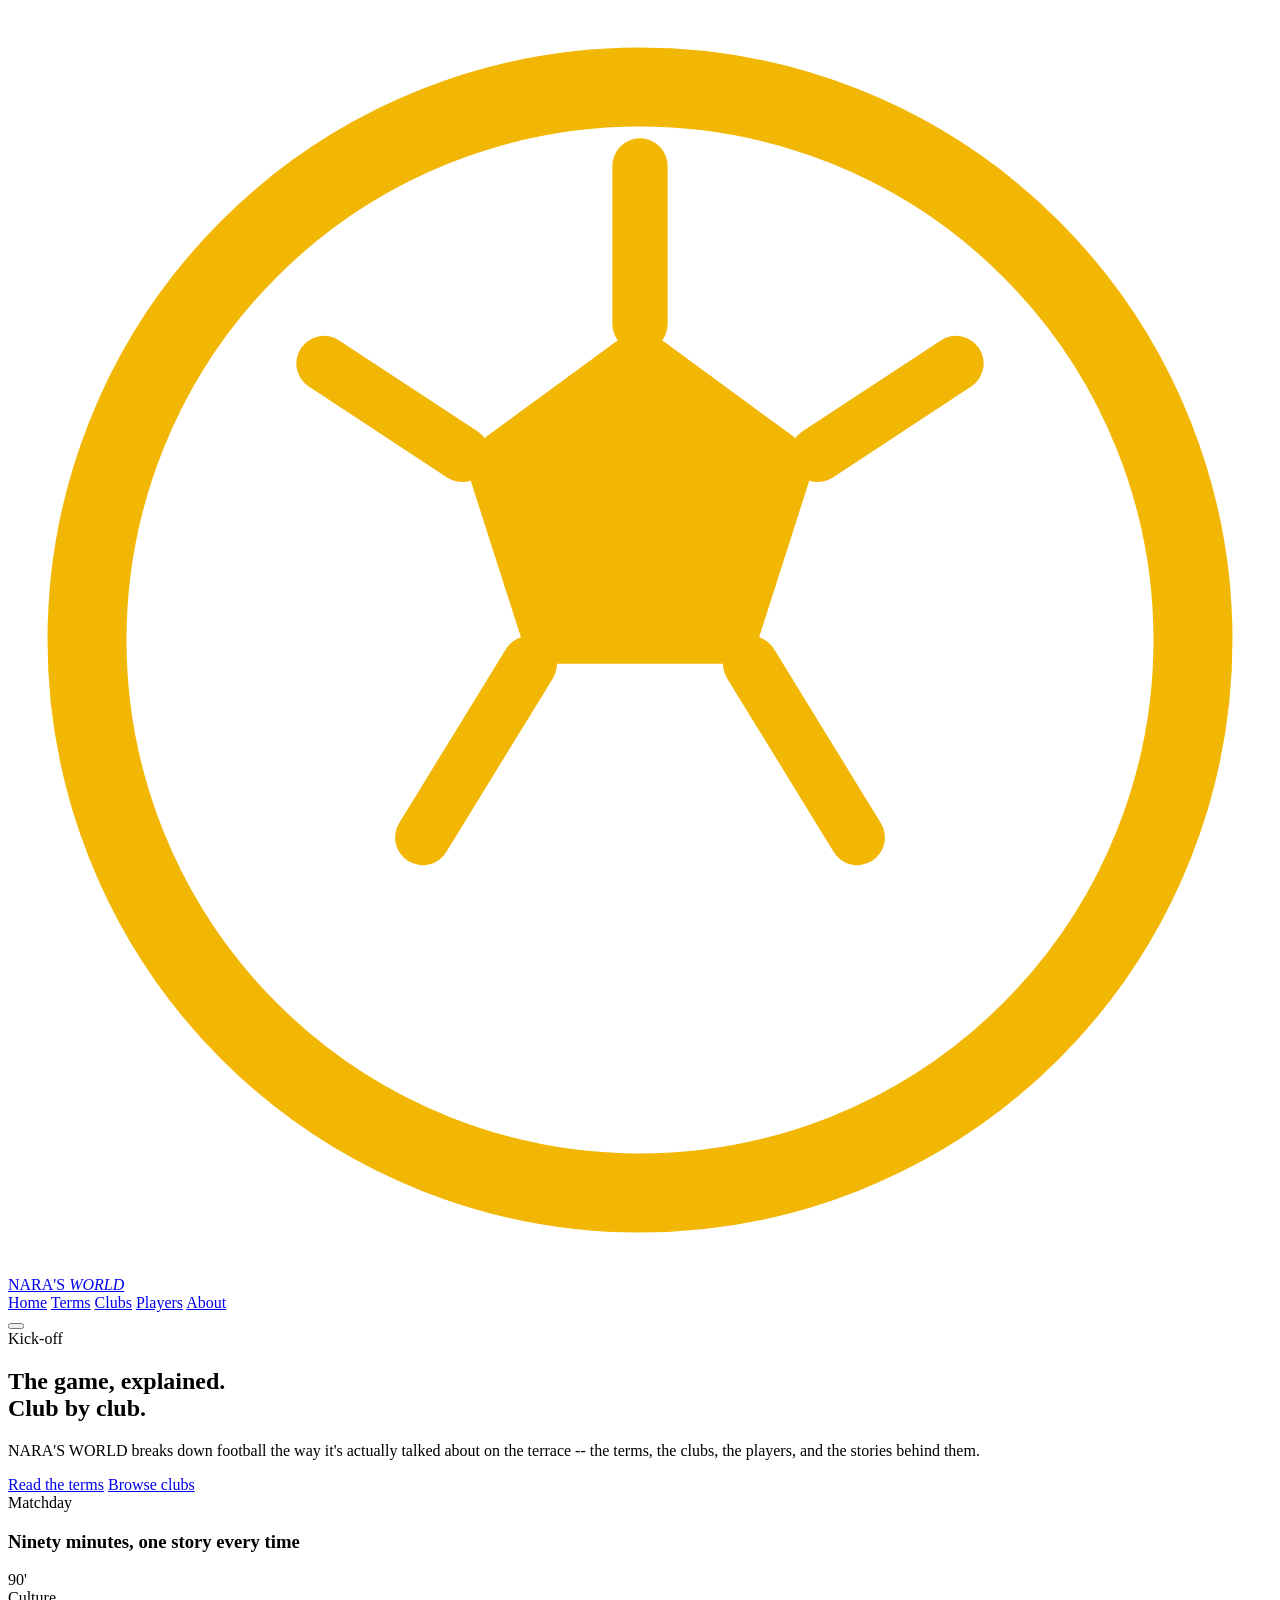
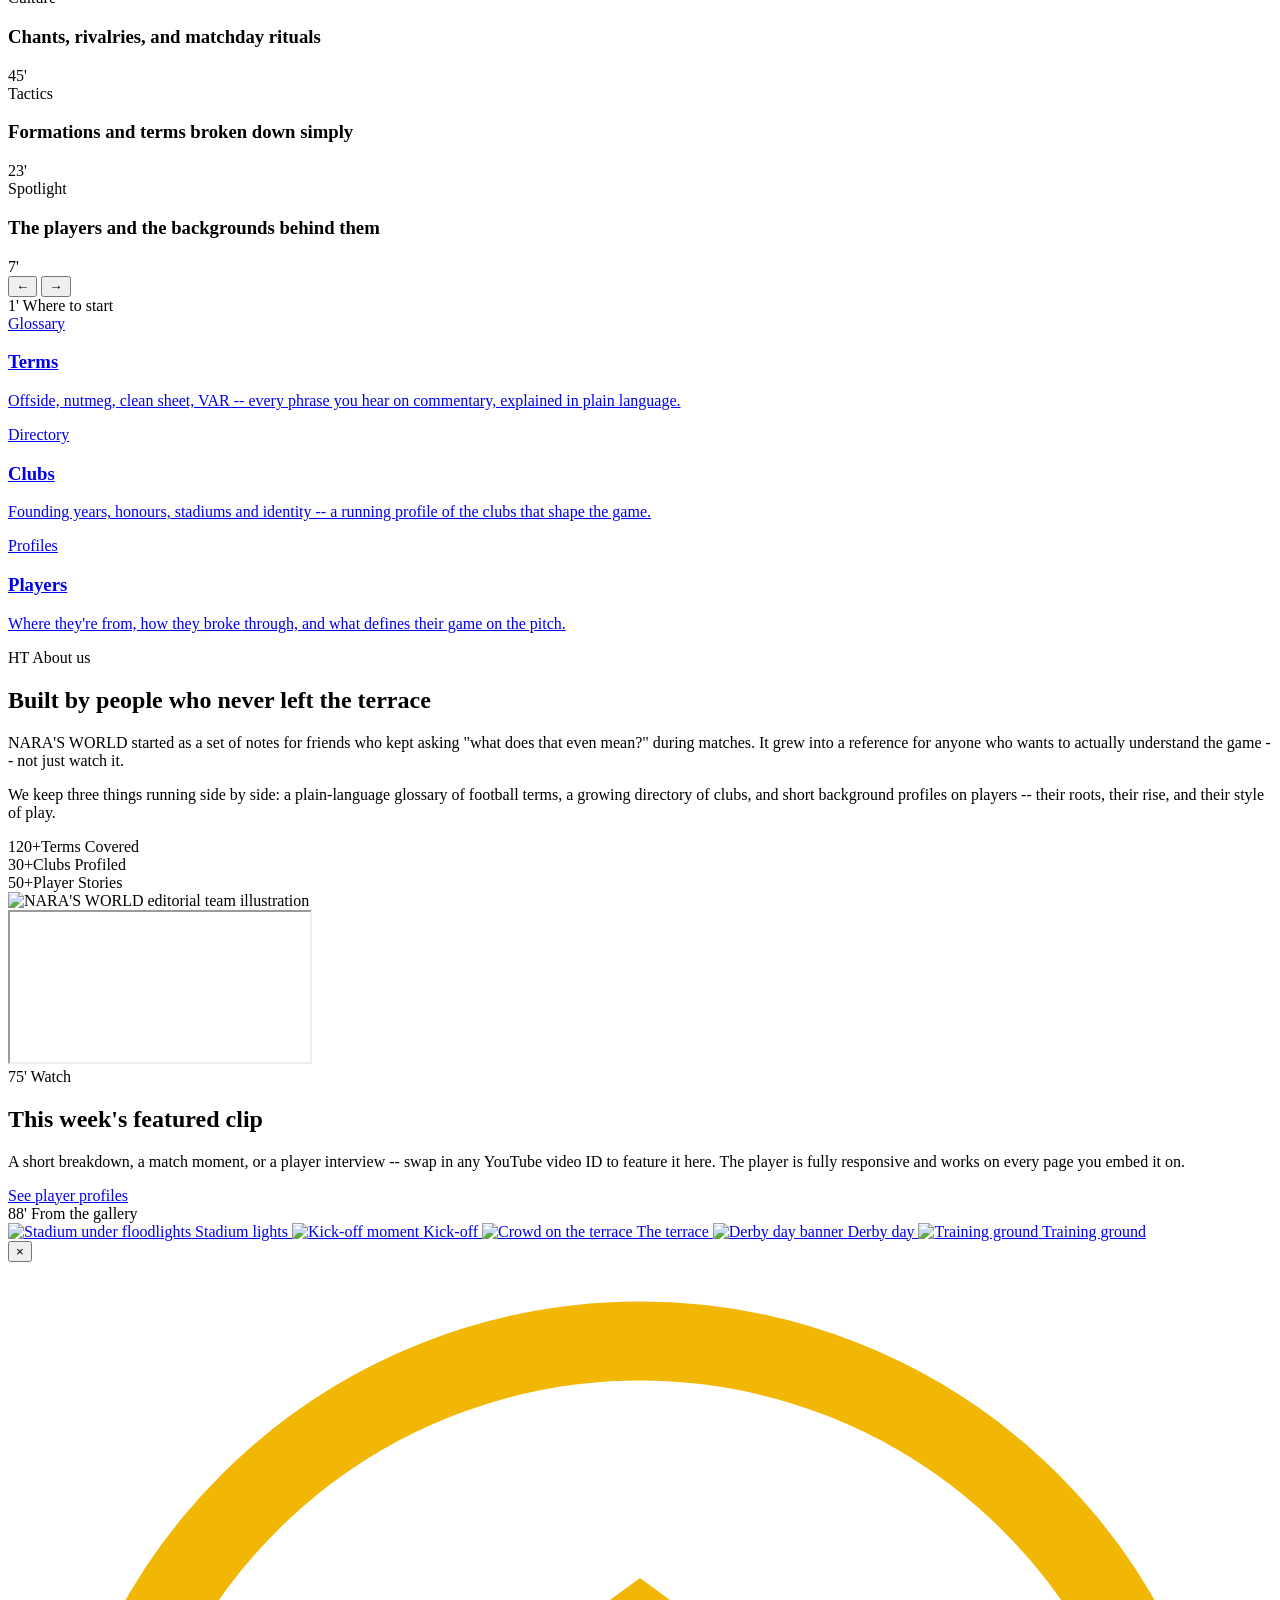
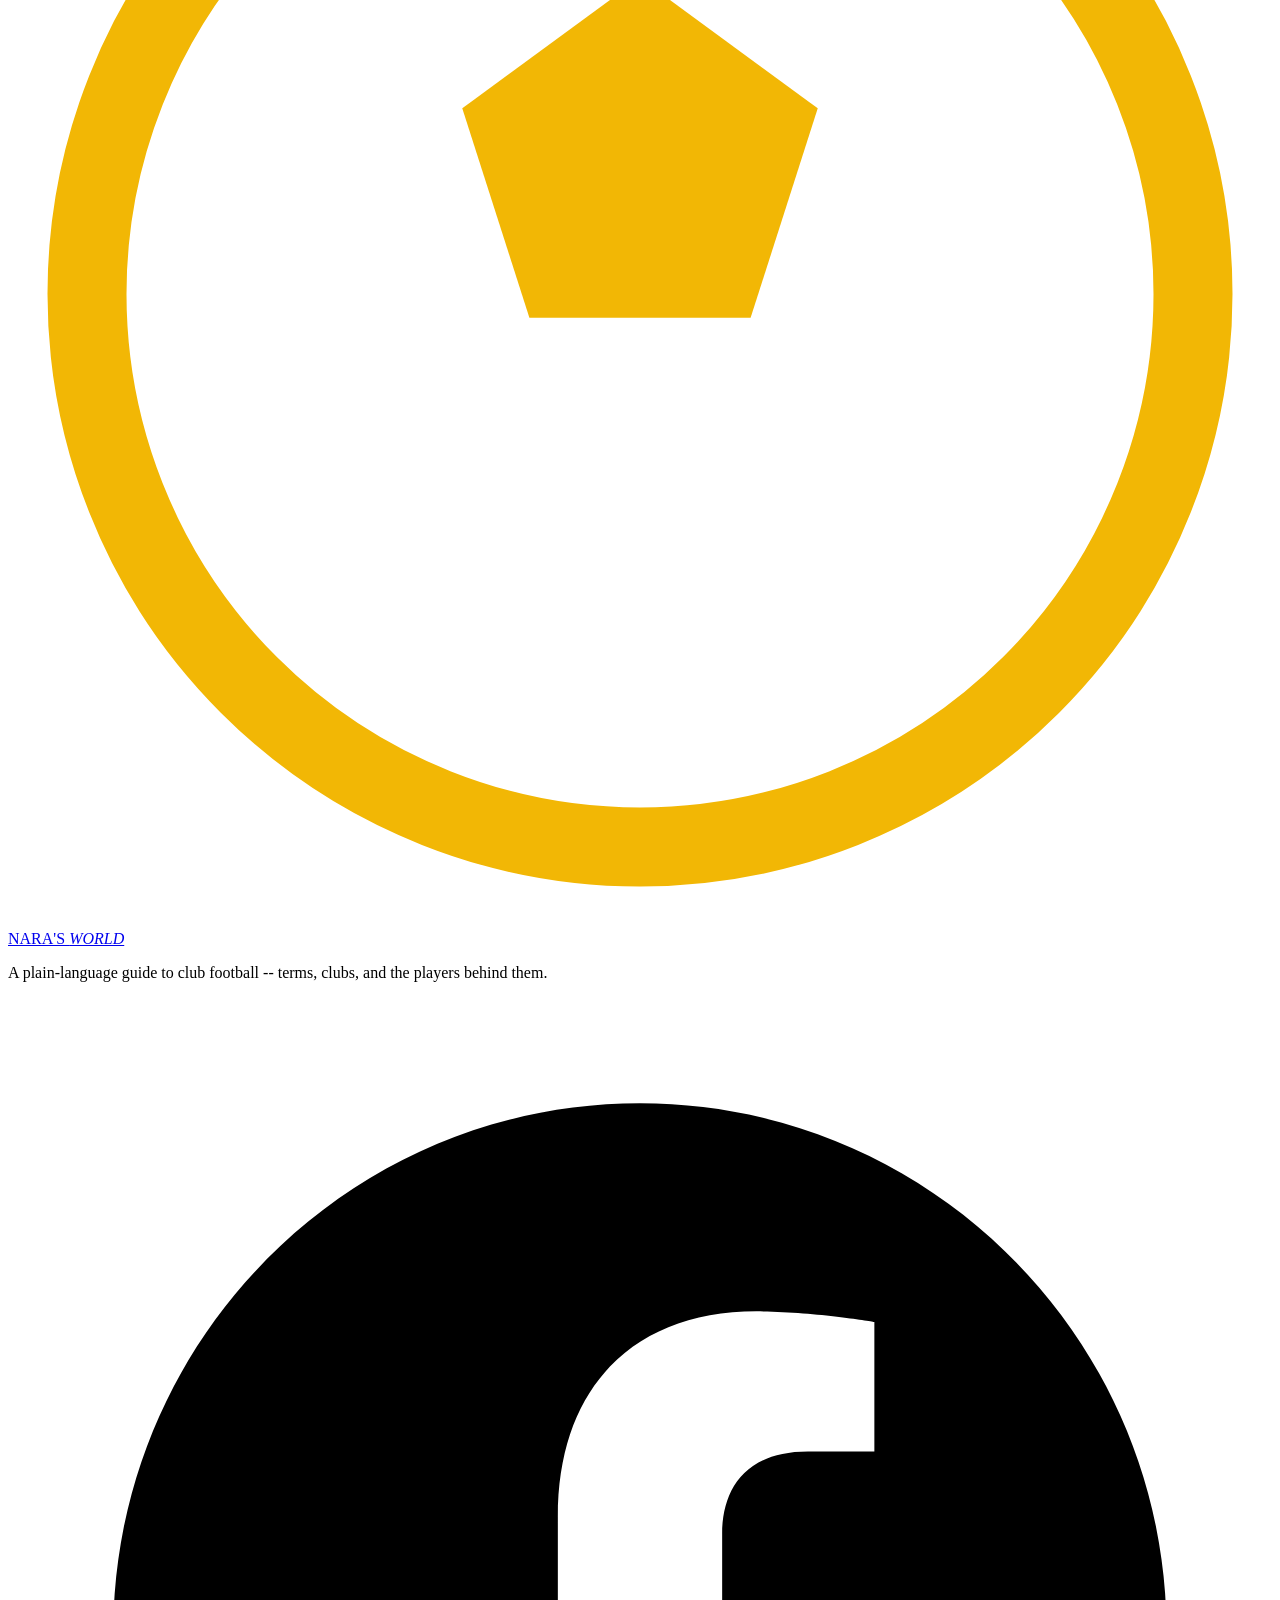
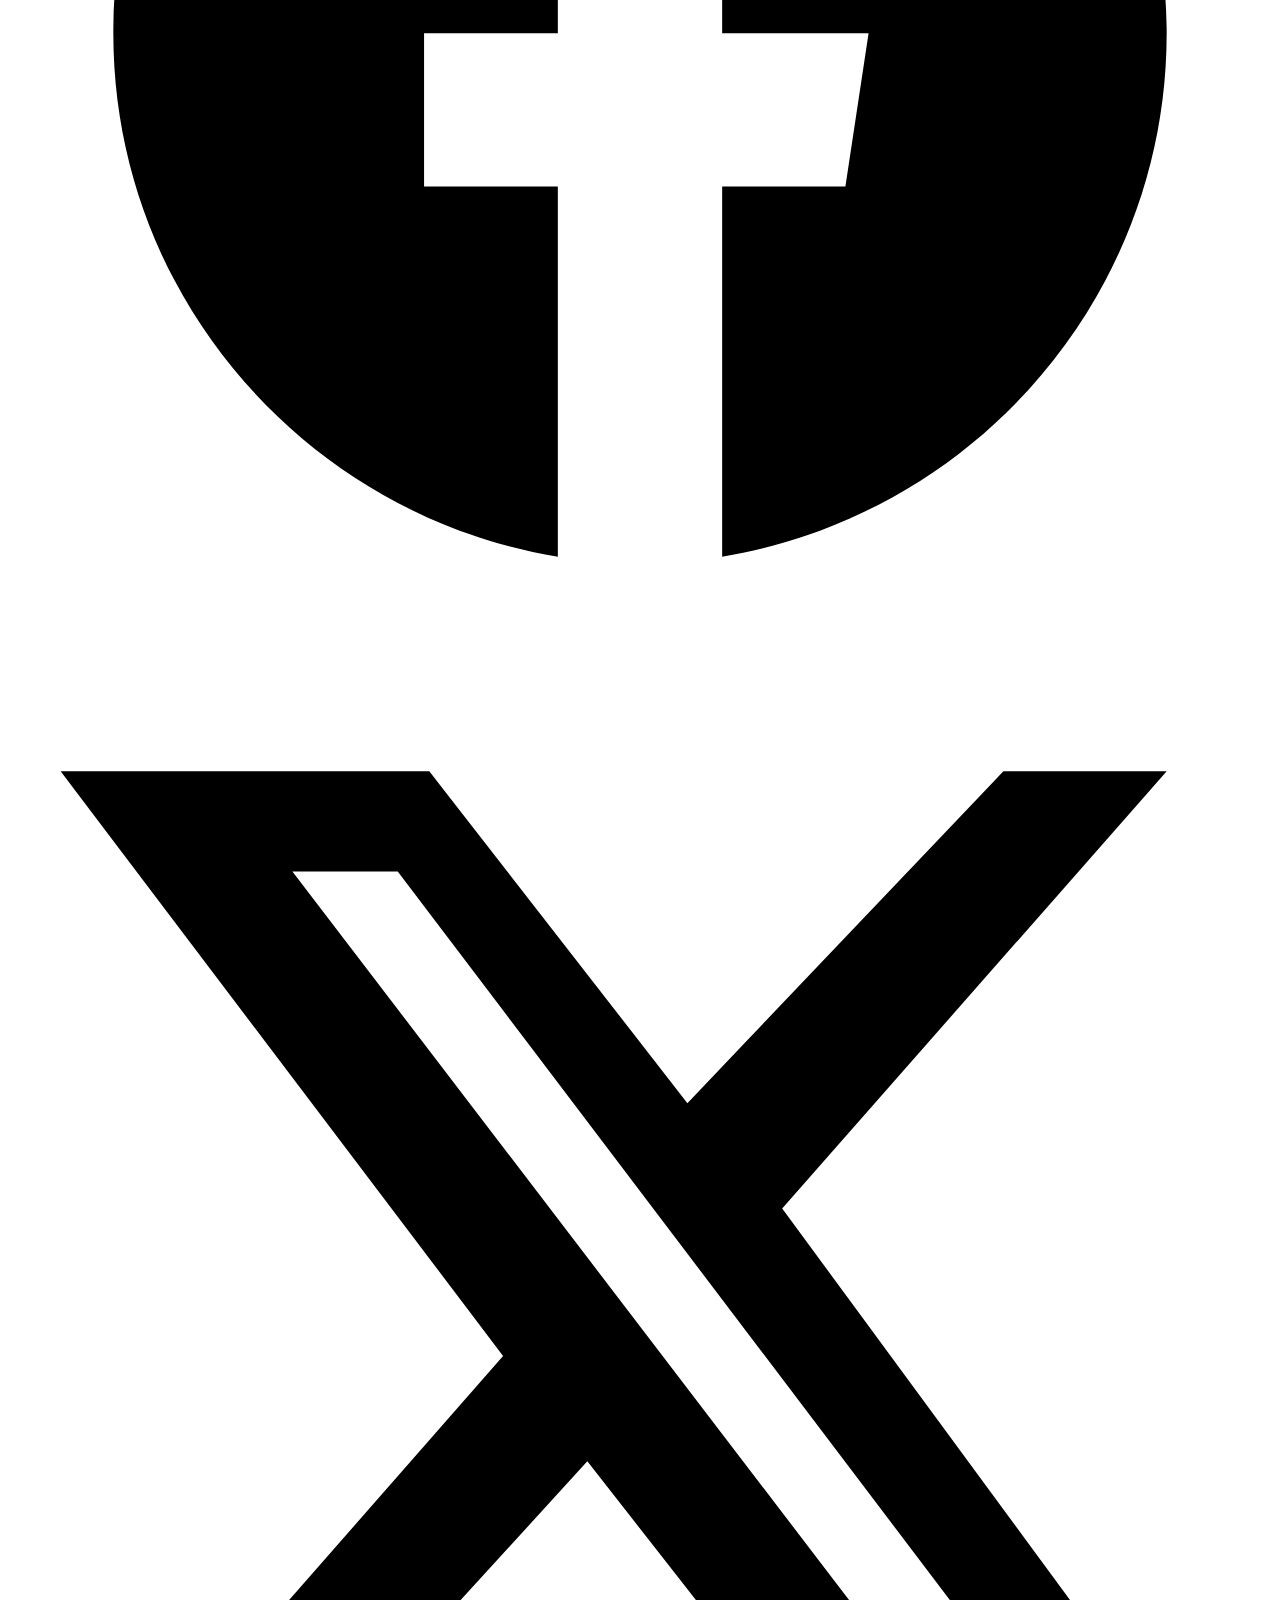
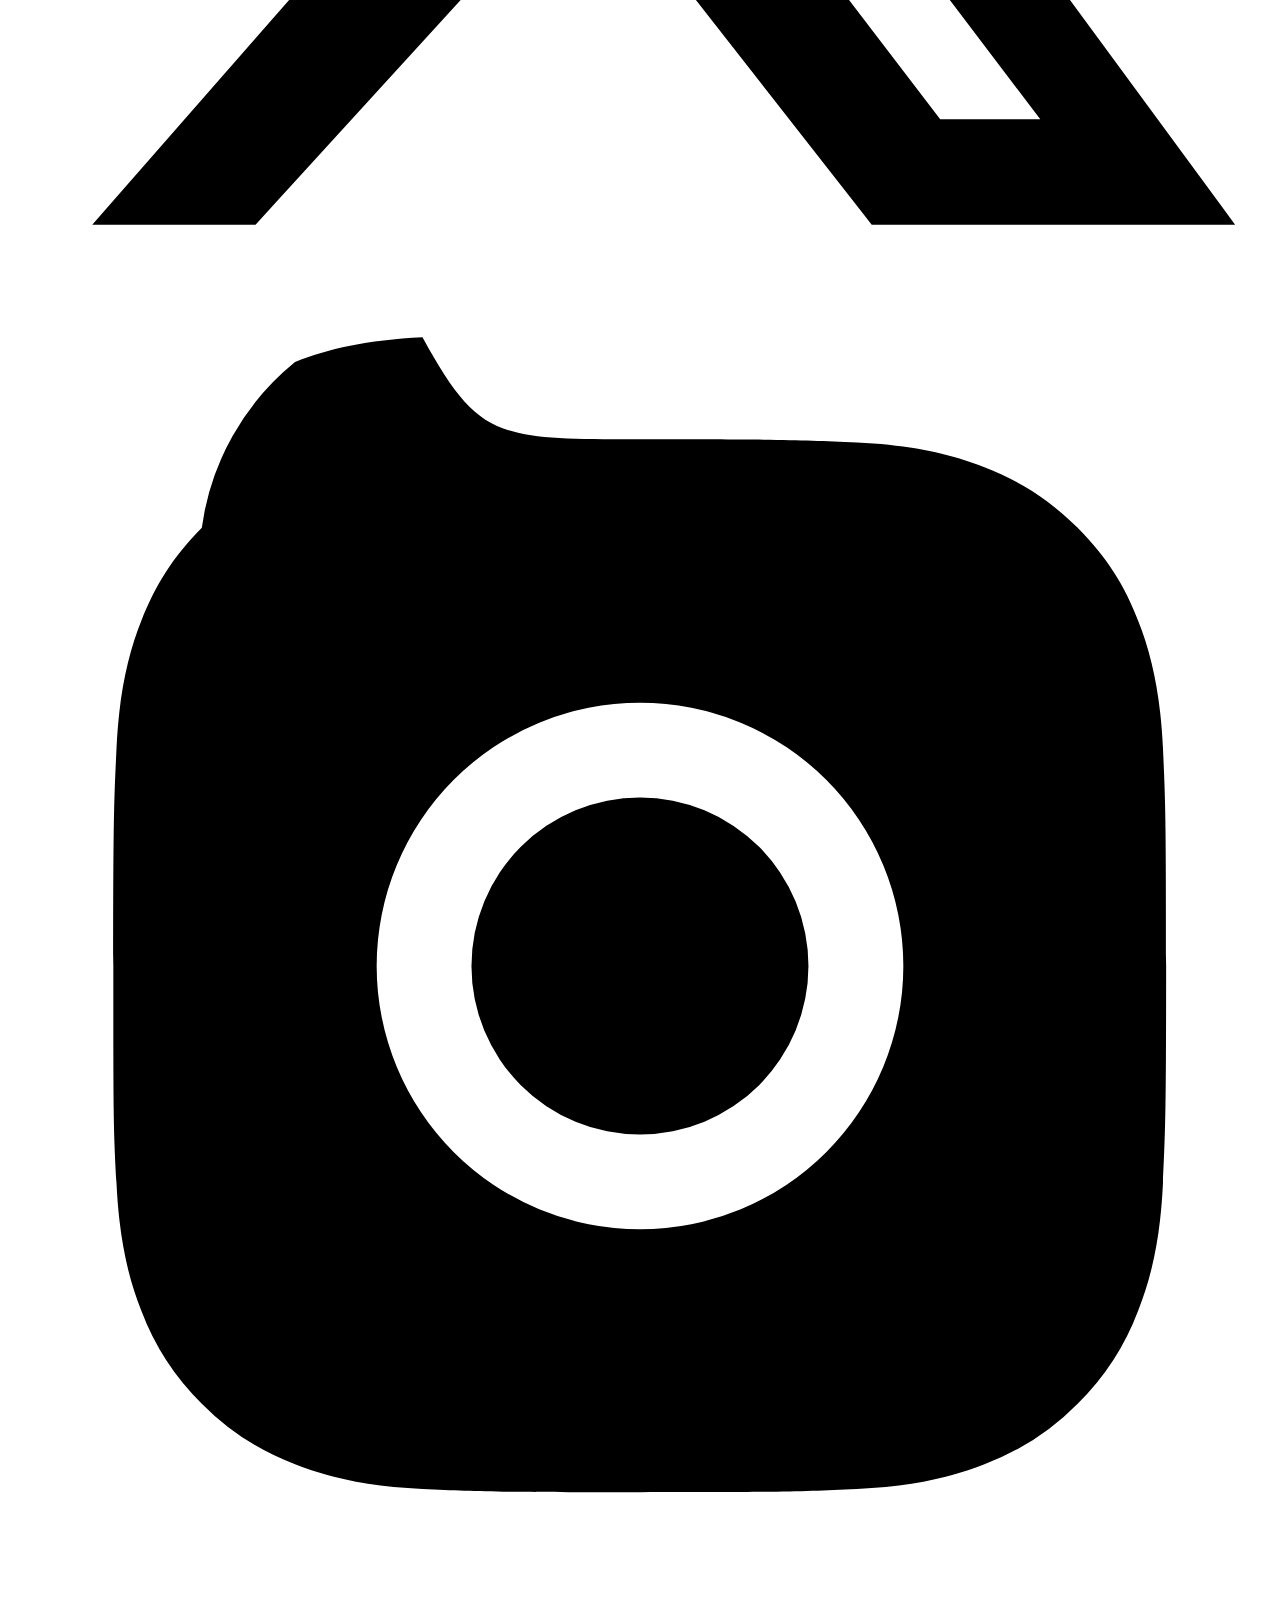
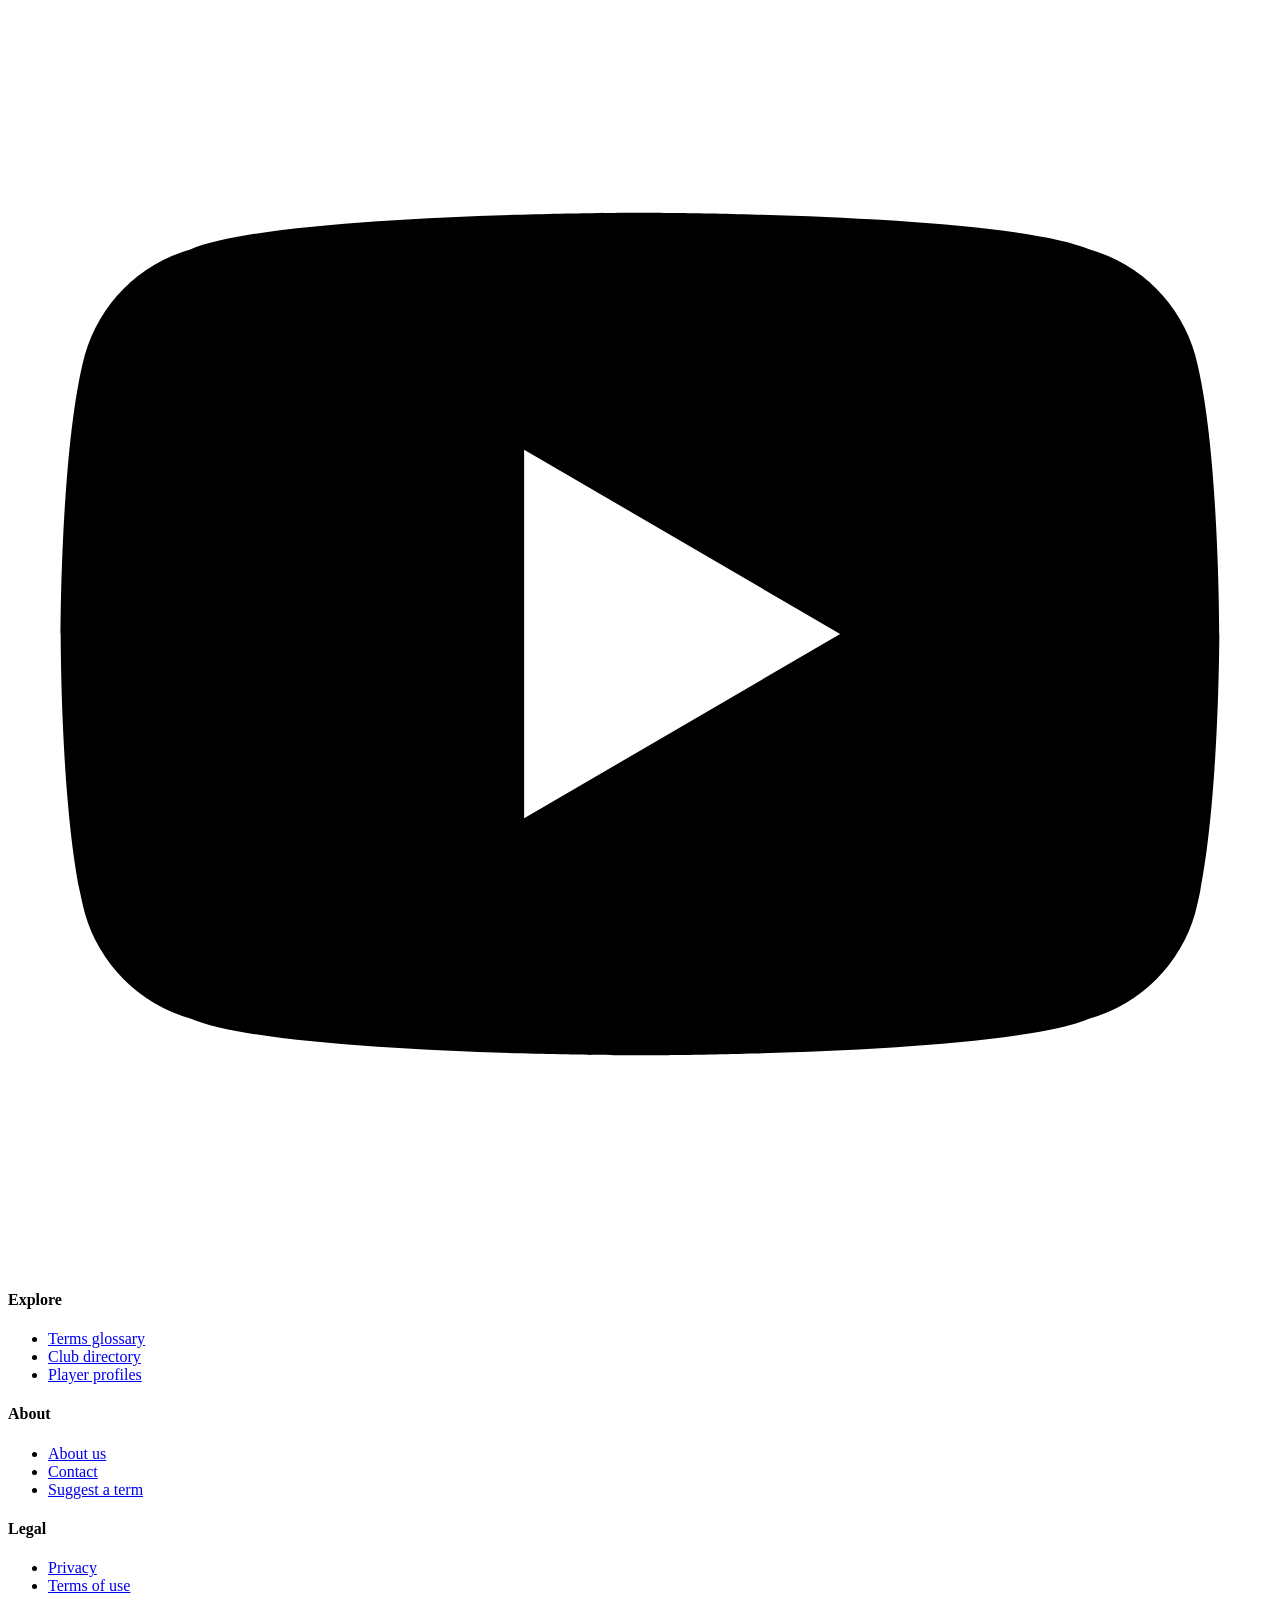
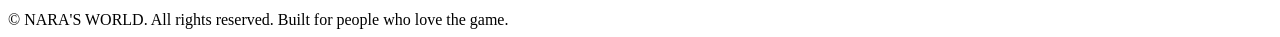
==== index.html @ 55b675ce "Add files via upload" ====
<!DOCTYPE html>
<html lang="en">
<head>
<meta charset="UTF-8">
<meta name="viewport" content="width=device-width, initial-scale=1.0">
<title>NARA'S WORLD -- Football, Explained</title>
<meta name="description" content="NARA'S WORLD: club football explained -- terms, clubs, and player backgrounds in one place.">
<link rel="stylesheet" href="css/style.css">
</head>
<body>

<header class="site-header">
  <div class="wrap">
    <a href="index.html" class="logo">
      <svg viewBox="0 0 32 32" fill="none" xmlns="http://www.w3.org/2000/svg">
        <circle cx="16" cy="16" r="14" stroke="#F2B705" stroke-width="2"/>
        <path d="M16 8L20.5 11.3L18.8 16.6H13.2L11.5 11.3L16 8Z" fill="#F2B705"/>
        <path d="M16 8V4M20.5 11.3L24 9M11.5 11.3L8 9M13.2 16.6L10.5 21M18.8 16.6L21.5 21" stroke="#F2B705" stroke-width="1.4" stroke-linecap="round"/>
      </svg>
      NARA'S <em>WORLD</em>
    </a>
    <nav class="nav-links">
      <a href="index.html" class="active">Home</a>
      <a href="terms.html">Terms</a>
      <a href="clubs.html">Clubs</a>
      <a href="players.html">Players</a>
      <a href="index.html#about">About</a>
    </nav>
    <button class="nav-toggle" aria-label="Toggle menu" aria-expanded="false">
      <span></span><span></span><span></span>
    </button>
  </div>
</header>

<!-- ================= HERO ================= -->
<section class="hero">
  <div class="floodlight-sweep"></div>
  <div class="wrap hero-content">
    <span class="eyebrow">Kick-off</span>
    <h1>The game, <span>explained.</span><br>Club by club.</h1>
    <p class="lede">NARA'S WORLD breaks down football the way it's actually talked about on the terrace -- the terms, the clubs, the players, and the stories behind them.</p>
    <div class="hero-cta">
      <a href="terms.html" class="btn">Read the terms</a>
      <a href="clubs.html" class="btn ghost">Browse clubs</a>
    </div>
  </div>

  <!-- Matchday slider -->
  <div class="slider">
    <div class="wrap">
      <div class="slides">
        <div class="slide active" style="background-image:url('https://placehold.co/1200x700/0b3d2e/f4f2ea?text=Matchday');">
          <div class="slide-caption">
            <div>
              <span class="tag">Matchday</span>
              <h3>Ninety minutes, one story every time</h3>
            </div>
            <span class="minute">90'</span>
          </div>
        </div>
        <div class="slide" style="background-image:url('https://placehold.co/1200x700/145c3e/f4f2ea?text=The+Terrace');">
          <div class="slide-caption">
            <div>
              <span class="tag">Culture</span>
              <h3>Chants, rivalries, and matchday rituals</h3>
            </div>
            <span class="minute">45'</span>
          </div>
        </div>
        <div class="slide" style="background-image:url('https://placehold.co/1200x700/1f6f4a/f4f2ea?text=Tactics+Board');">
          <div class="slide-caption">
            <div>
              <span class="tag">Tactics</span>
              <h3>Formations and terms broken down simply</h3>
            </div>
            <span class="minute">23'</span>
          </div>
        </div>
        <div class="slide" style="background-image:url('https://placehold.co/1200x700/10151a/f2b705?text=Player+Focus');">
          <div class="slide-caption">
            <div>
              <span class="tag">Spotlight</span>
              <h3>The players and the backgrounds behind them</h3>
            </div>
            <span class="minute">7'</span>
          </div>
        </div>
      </div>
      <div class="slider-controls">
        <button class="slider-btn" data-slide="prev" aria-label="Previous slide">&#8592;</button>
        <button class="slider-btn" data-slide="next" aria-label="Next slide">&#8594;</button>
        <div class="slider-dots"></div>
      </div>
    </div>
  </div>
</section>

<!-- ================= QUICK NAV ================= -->
<section class="section on-pitch">
  <div class="wrap">
    <div class="scoreline"><span class="clock">1'</span> Where to start</div>
    <div class="quick-grid">
      <a href="terms.html" class="quick-card reveal">
        <span class="idx">Glossary</span>
        <h3>Terms</h3>
        <p>Offside, nutmeg, clean sheet, VAR -- every phrase you hear on commentary, explained in plain language.</p>
      </a>
      <a href="clubs.html" class="quick-card reveal">
        <span class="idx">Directory</span>
        <h3>Clubs</h3>
        <p>Founding years, honours, stadiums and identity -- a running profile of the clubs that shape the game.</p>
      </a>
      <a href="players.html" class="quick-card reveal">
        <span class="idx">Profiles</span>
        <h3>Players</h3>
        <p>Where they're from, how they broke through, and what defines their game on the pitch.</p>
      </a>
    </div>
  </div>
</section>

<!-- ================= ABOUT US ================= -->
<section class="section on-chalk" id="about">
  <div class="wrap">
    <div class="split">
      <div class="reveal">
        <div class="scoreline"><span class="clock">HT</span> About us</div>
        <h2>Built by people who never left the terrace</h2>
        <p>NARA'S WORLD started as a set of notes for friends who kept asking "what does that even mean?" during matches. It grew into a reference for anyone who wants to actually understand the game -- not just watch it.</p>
        <p>We keep three things running side by side: a plain-language glossary of football terms, a growing directory of clubs, and short background profiles on players -- their roots, their rise, and their style of play.</p>
        <div class="stat-row">
          <div class="stat"><span class="n">120+</span><span class="l">Terms Covered</span></div>
          <div class="stat"><span class="n">30+</span><span class="l">Clubs Profiled</span></div>
          <div class="stat"><span class="n">50+</span><span class="l">Player Stories</span></div>
        </div>
      </div>
      <div class="about-media reveal">
        <img src="https://placehold.co/800x900/0b3d2e/f4f2ea?text=Nara%27s+World" alt="NARA'S WORLD editorial team illustration">
      </div>
    </div>
  </div>
</section>

<!-- ================= VIDEO ================= -->
<section class="section on-mid">
  <div class="wrap">
    <div class="video-block">
      <div class="video-frame reveal">
        <!-- Replace VIDEO_ID below with any YouTube video ID you want to feature -->
        <iframe src="https://www.youtube.com/embed/VIDEO_ID" title="NARA'S WORLD featured video" allow="accelerometer; autoplay; clipboard-write; encrypted-media; gyroscope; picture-in-picture" allowfullscreen></iframe>
      </div>
      <div class="video-copy reveal">
        <div class="scoreline"><span class="clock">75'</span> Watch</div>
        <h2>This week's featured clip</h2>
        <p>A short breakdown, a match moment, or a player interview -- swap in any YouTube video ID to feature it here. The player is fully responsive and works on every page you embed it on.</p>
        <a href="players.html" class="btn ghost">See player profiles</a>
      </div>
    </div>
  </div>
</section>

<!-- ================= PICTURES PREVIEW ================= -->
<section class="section on-pitch">
  <div class="wrap">
    <div class="scoreline"><span class="clock">88'</span> From the gallery</div>
    <div class="gallery">
      <a href="https://placehold.co/1000x1000/0b3d2e/f4f2ea?text=Stadium" class="big">
        <img src="/assets/stadium.jpg" alt="Stadium under floodlights">
        <span class="gallery-caption">Stadium lights</span>
      </a>
      <a href="https://placehold.co/700x700/145c3e/f4f2ea?text=Kickoff">
        <img src="/assets/kick off.jpg" alt="Kick-off moment">
        <span class="gallery-caption">Kick-off</span>
      </a>
      <a href="https://placehold.co/700x700/1f6f4a/f4f2ea?text=Crowd">
        <img src="/assets/crowd.jpg" alt="Crowd on the terrace">
        <span class="gallery-caption">The terrace</span>
      </a>
      <a href="https://placehold.co/700x700/c1272d/f4f2ea?text=Derby+Day">
        <img src="/assets/derby day.jpg" alt="Derby day banner">
        <span class="gallery-caption">Derby day</span>
      </a>
      <a href="https://placehold.co/700x700/10151a/f2b705?text=Training">
        <img src="/assets/traing ground.jpg" alt="Training ground">
        <span class="gallery-caption">Training ground</span>
      </a>
    </div>
  </div>
</section>

<div class="lightbox">
  <button class="lightbox-close" aria-label="Close image">&times;</button>
  <img src="" alt="">
</div>

<!-- ================= FOOTER ================= -->
<footer class="site-footer">
  <div class="wrap">
    <div class="footer-top">
      <div class="footer-brand">
        <a href="index.html" class="logo">
          <svg viewBox="0 0 32 32" fill="none" xmlns="http://www.w3.org/2000/svg">
            <circle cx="16" cy="16" r="14" stroke="#F2B705" stroke-width="2"/>
            <path d="M16 8L20.5 11.3L18.8 16.6H13.2L11.5 11.3L16 8Z" fill="#F2B705"/>
          </svg>
          NARA'S <em>WORLD</em>
        </a>
        <p>A plain-language guide to club football -- terms, clubs, and the players behind them.</p>
        <div class="social-row">
          <a href="#" aria-label="Facebook"><svg viewBox="0 0 24 24"><path d="M22 12.06C22 6.5 17.52 2 12 2S2 6.5 2 12.06c0 5 3.66 9.15 8.44 9.94v-7.03H7.9v-2.91h2.54V9.85c0-2.51 1.49-3.9 3.77-3.9 1.09 0 2.24.2 2.24.2v2.46h-1.26c-1.24 0-1.63.77-1.63 1.56v1.89h2.78l-.44 2.91h-2.34V22c4.78-.79 8.44-4.94 8.44-9.94Z"/></svg></a>
          <a href="#" aria-label="X (Twitter)"><svg viewBox="0 0 24 24"><path d="M18.9 2H22l-7.3 8.3L23.3 22h-6.9l-5.4-6.9L4.7 22H1.6l7.8-8.9L1 2h7l4.9 6.3L18.9 2Zm-1.2 18h1.9L7.4 3.9H5.4L17.7 20Z"/></svg></a>
          <a href="#" aria-label="Instagram"><svg viewBox="0 0 24 24"><path d="M12 2c2.7 0 3.06.01 4.12.06 1.06.05 1.79.22 2.42.47.66.26 1.22.6 1.77 1.15.55.55.9 1.11 1.15 1.77.25.63.42 1.36.47 2.42.05 1.06.06 1.42.06 4.13s-.01 3.06-.06 4.12c-.05 1.06-.22 1.79-.47 2.42a4.9 4.9 0 0 1-1.15 1.77 4.9 4.9 0 0 1-1.77 1.15c-.63.25-1.36.42-2.42.47-1.06.05-1.42.06-4.12.06s-3.06-.01-4.13-.06c-1.06-.05-1.79-.22-2.42-.47a4.9 4.9 0 0 1-1.77-1.15 4.9 4.9 0 0 1-1.15-1.77c-.25-.63-.42-1.36-.47-2.42C2 15.06 2 14.7 2 12s.01-3.06.06-4.13c.05-1.06.22-1.79.47-2.42.26-.66.6-1.22 1.15-1.77A4.9 4.9 0 0 1 5.45.53c.63-.25 1.36-.42 2.42-.47C8.94 2.01 9.3 2 12 2Zm0 5a5 5 0 1 0 0 10 5 5 0 0 0 0-10Zm0 8.2a3.2 3.2 0 1 1 0-6.4 3.2 3.2 0 0 1 0 6.4Zm5.2-8.4a1.17 1.17 0 1 1-2.34 0 1.17 1.17 0 0 1 2.34 0Z"/></svg></a>
          <a href="#" aria-label="YouTube"><svg viewBox="0 0 24 24"><path d="M23 12s0-3.6-.46-5.3a2.9 2.9 0 0 0-2-2C18.9 4 12 4 12 4s-6.9 0-8.54.7a2.9 2.9 0 0 0-2 2C1 8.4 1 12 1 12s0 3.6.46 5.3a2.9 2.9 0 0 0 2 2C5.1 20 12 20 12 20s6.9 0 8.54-.7a2.9 2.9 0 0 0 2-2C23 15.6 23 12 23 12ZM9.8 15.5v-7l6 3.5-6 3.5Z"/></svg></a>
        </div>
      </div>
      <div class="footer-col">
        <h4>Explore</h4>
        <ul>
          <li><a href="terms.html">Terms glossary</a></li>
          <li><a href="clubs.html">Club directory</a></li>
          <li><a href="players.html">Player profiles</a></li>
        </ul>
      </div>
      <div class="footer-col">
        <h4>About</h4>
        <ul>
          <li><a href="index.html#about">About us</a></li>
          <li><a href="#">Contact</a></li>
          <li><a href="#">Suggest a term</a></li>
        </ul>
      </div>
      <div class="footer-col">
        <h4>Legal</h4>
        <ul>
          <li><a href="#">Privacy</a></li>
          <li><a href="#">Terms of use</a></li>
        </ul>
      </div>
    </div>
    <div class="footer-bottom">
      <span>&copy; <span data-year></span> NARA'S WORLD. All rights reserved.</span>
      <span>Built for people who love the game.</span>
    </div>
  </div>
</footer>

<script src="js/script.js"></script>
</body>
</html>
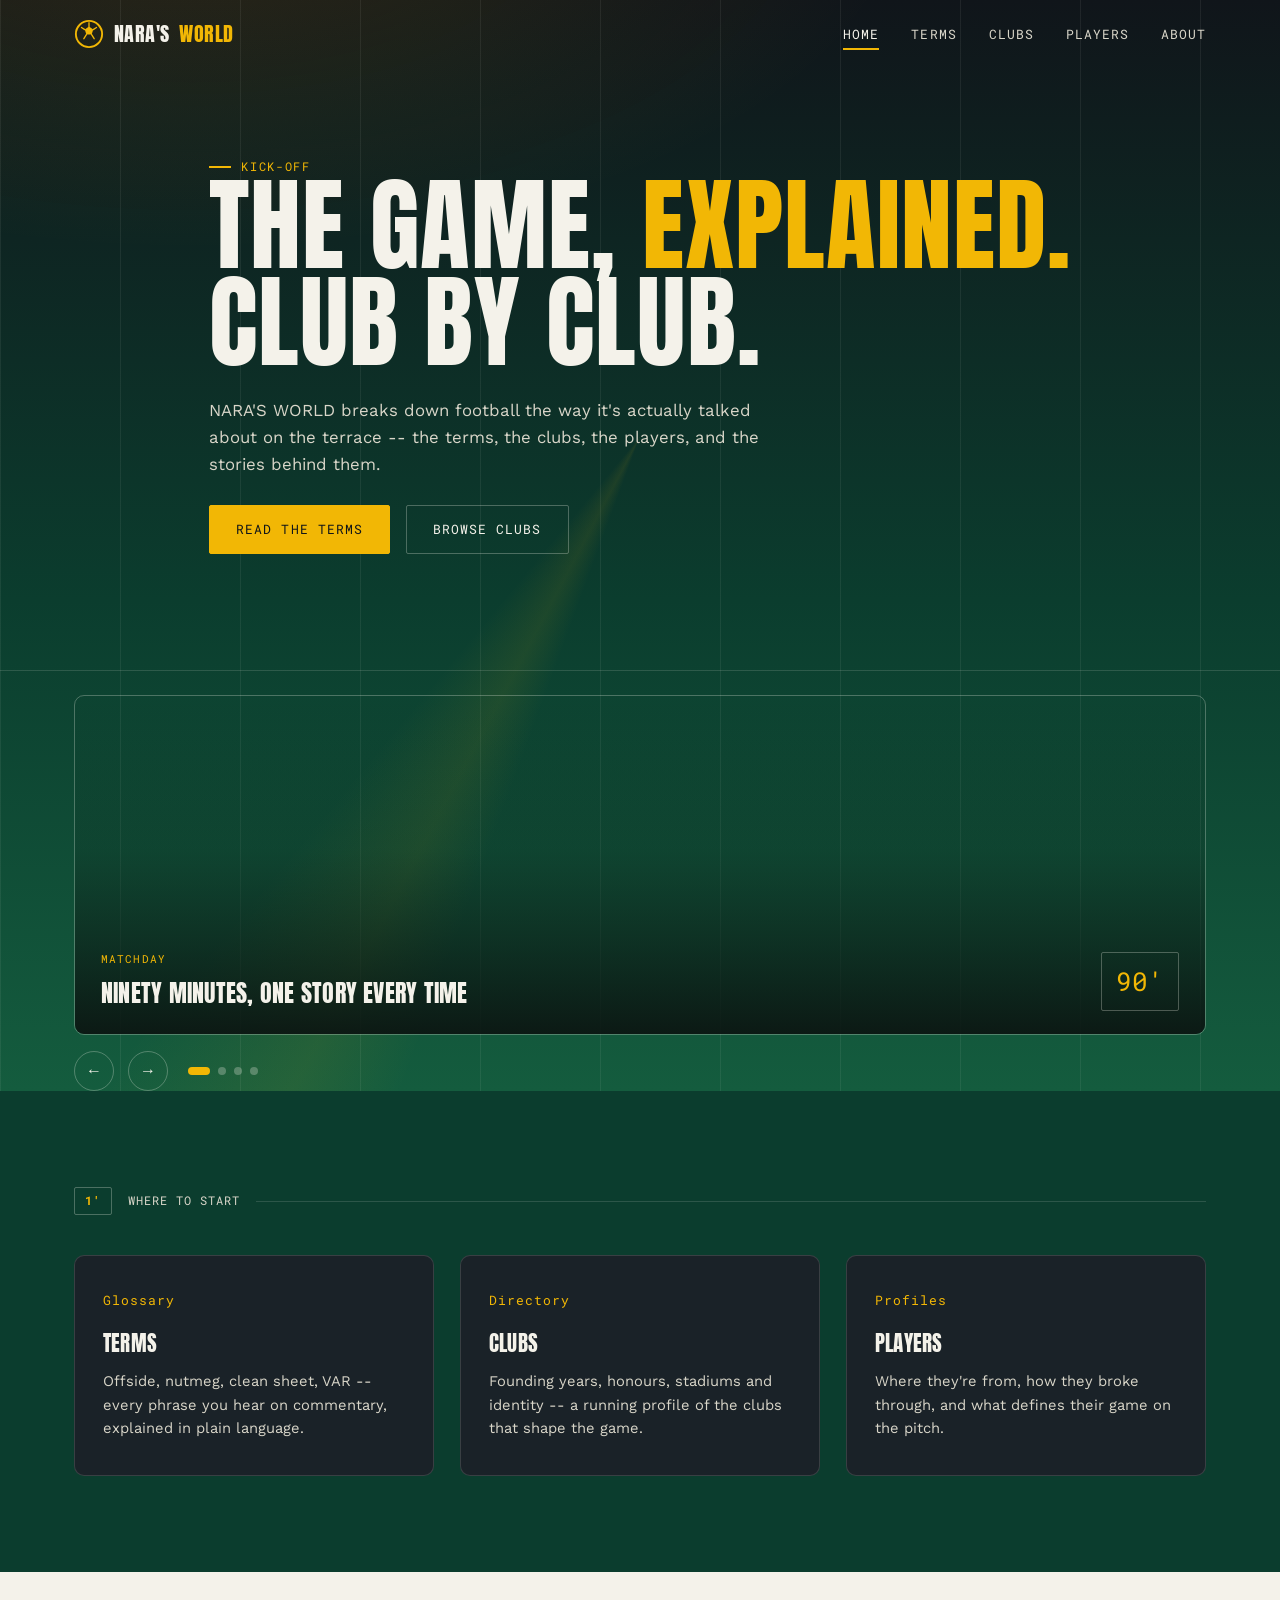
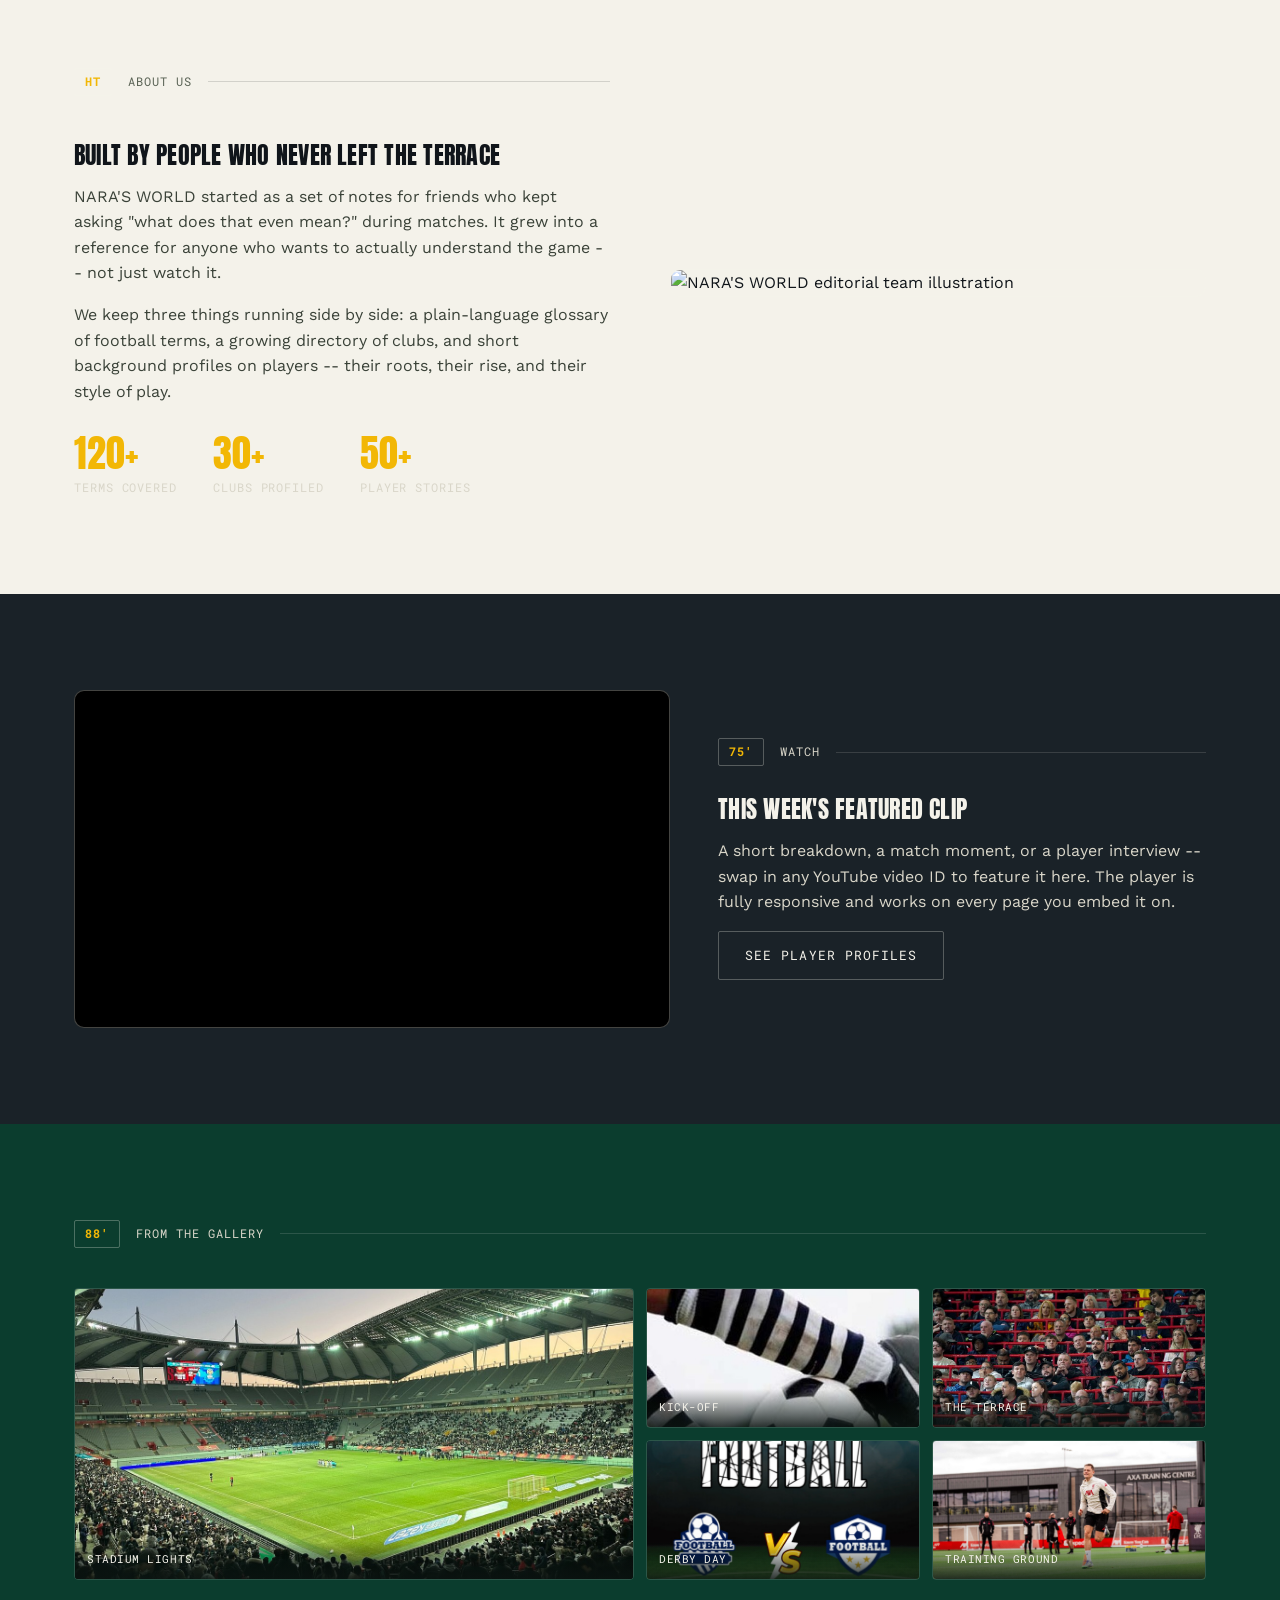
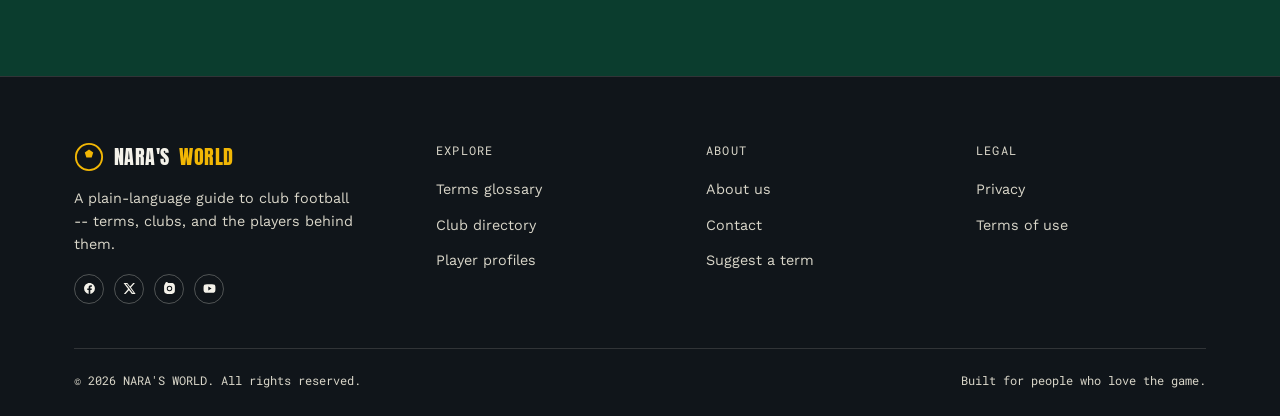
==== commit 5fd96ef2: "Add files via upload" ====
--- a/index.html
+++ b/index.html
@@ -165,23 +165,23 @@
     <div class="scoreline"><span class="clock">88'</span> From the gallery</div>
     <div class="gallery">
       <a href="https://placehold.co/1000x1000/0b3d2e/f4f2ea?text=Stadium" class="big">
-        <img src="/assets/stadium.jpg" alt="Stadium under floodlights">
+        <img src="./assets/stadium.jpg" alt="Stadium under floodlights">
         <span class="gallery-caption">Stadium lights</span>
       </a>
       <a href="https://placehold.co/700x700/145c3e/f4f2ea?text=Kickoff">
-        <img src="/assets/kick off.jpg" alt="Kick-off moment">
+        <img src="./assets/kick off.jpg" alt="Kick-off moment">
         <span class="gallery-caption">Kick-off</span>
       </a>
       <a href="https://placehold.co/700x700/1f6f4a/f4f2ea?text=Crowd">
-        <img src="/assets/crowd.jpg" alt="Crowd on the terrace">
+        <img src="./assets/crowd.jpg" alt="Crowd on the terrace">
         <span class="gallery-caption">The terrace</span>
       </a>
       <a href="https://placehold.co/700x700/c1272d/f4f2ea?text=Derby+Day">
-        <img src="/assets/derby day.jpg" alt="Derby day banner">
+        <img src="./assets/derby day.jpg" alt="Derby day banner">
         <span class="gallery-caption">Derby day</span>
       </a>
       <a href="https://placehold.co/700x700/10151a/f2b705?text=Training">
-        <img src="/assets/traing ground.jpg" alt="Training ground">
+        <img src="./assets/traing ground.jpg" alt="Training ground">
         <span class="gallery-caption">Training ground</span>
       </a>
     </div>
--- a/css/style.css
+++ b/css/style.css
@@ -0,0 +1,754 @@
+/* =========================================================
+   NARA'S WORLD -- shared stylesheet
+   Design language: stadium matchday / scoreboard / ticket-stub
+   ========================================================= */
+
+@import url('https://fonts.googleapis.com/css2?family=Anton&family=Work+Sans:wght@400;500;600;700&family=Roboto+Mono:wght@400;500;700&display=swap');
+
+:root{
+  --pitch-dark:#0b3d2e;
+  --pitch-mid:#145c3e;
+  --pitch-line:#1f6f4a;
+  --chalk:#f4f2ea;
+  --chalk-dim:#d9d6c9;
+  --floodlight:#f2b705;
+  --card-red:#c1272d;
+  --ink:#10151a;
+  --ink-soft:#1a2228;
+  --line: rgba(244,242,234,0.14);
+  --line-strong: rgba(244,242,234,0.28);
+
+  --font-display:'Anton', sans-serif;
+  --font-body:'Work Sans', sans-serif;
+  --font-mono:'Roboto Mono', monospace;
+
+  --radius-sm:4px;
+  --radius-md:10px;
+  --container:1180px;
+}
+
+*, *::before, *::after{ box-sizing:border-box; }
+
+html{ scroll-behavior:smooth; }
+
+body{
+  margin:0;
+  font-family:var(--font-body);
+  background:var(--ink);
+  color:var(--chalk);
+  line-height:1.6;
+  -webkit-font-smoothing:antialiased;
+}
+
+img{ max-width:100%; display:block; }
+
+a{ color:inherit; text-decoration:none; }
+
+ul{ list-style:none; margin:0; padding:0; }
+
+.wrap{
+  max-width:var(--container);
+  margin:0 auto;
+  padding:0 24px;
+}
+
+.eyebrow{
+  font-family:var(--font-mono);
+  font-size:0.75rem;
+  letter-spacing:0.14em;
+  text-transform:uppercase;
+  color:var(--floodlight);
+  display:inline-flex;
+  align-items:center;
+  gap:10px;
+}
+.eyebrow::before{
+  content:"";
+  width:22px;
+  height:2px;
+  background:var(--floodlight);
+  display:inline-block;
+}
+
+h1,h2,h3,h4{
+  font-family:var(--font-display);
+  font-weight:400;
+  letter-spacing:0.01em;
+  text-transform:uppercase;
+  color:var(--chalk);
+  margin:0 0 0.4em;
+}
+
+p{ margin:0 0 1em; color:var(--chalk-dim); }
+
+.btn{
+  display:inline-flex;
+  align-items:center;
+  gap:10px;
+  font-family:var(--font-mono);
+  font-size:0.82rem;
+  letter-spacing:0.08em;
+  text-transform:uppercase;
+  padding:13px 26px;
+  border-radius:2px;
+  border:1px solid var(--floodlight);
+  color:var(--ink);
+  background:var(--floodlight);
+  cursor:pointer;
+  transition:transform 0.18s ease, background 0.18s ease, color 0.18s ease;
+}
+.btn:hover{ transform:translateY(-2px); }
+.btn.ghost{
+  background:transparent;
+  color:var(--chalk);
+  border:1px solid var(--line-strong);
+}
+.btn.ghost:hover{ border-color:var(--floodlight); color:var(--floodlight); }
+
+/* ---------------- Scoreline divider (signature structural device) --------------- */
+.scoreline{
+  display:flex;
+  align-items:center;
+  gap:16px;
+  margin:0 0 40px;
+  color:var(--chalk-dim);
+  font-family:var(--font-mono);
+  font-size:0.78rem;
+  letter-spacing:0.08em;
+  text-transform:uppercase;
+}
+.scoreline .clock{
+  color:var(--floodlight);
+  font-weight:700;
+  border:1px solid var(--line-strong);
+  padding:3px 10px;
+  border-radius:2px;
+}
+.scoreline::after{
+  content:"";
+  flex:1;
+  height:1px;
+  background:var(--line);
+}
+
+/* ---------------- Header / Nav ---------------- */
+.site-header{
+  position:fixed;
+  top:0; left:0; right:0;
+  z-index:100;
+  padding:18px 0;
+  background:transparent;
+  border-bottom:1px solid transparent;
+  transition:background 0.25s ease, border-color 0.25s ease, padding 0.25s ease;
+}
+.site-header.solid{
+  background:rgba(11,20,17,0.92);
+  backdrop-filter:blur(6px);
+  border-bottom:1px solid var(--line);
+  padding:12px 0;
+}
+.site-header .wrap{
+  display:flex;
+  align-items:center;
+  justify-content:space-between;
+}
+.logo{
+  display:flex;
+  align-items:center;
+  gap:10px;
+  font-family:var(--font-display);
+  font-size:1.25rem;
+  letter-spacing:0.02em;
+  text-transform:uppercase;
+  color:var(--chalk);
+}
+.logo em{
+  font-style:normal;
+  color:var(--floodlight);
+}
+.logo svg{ width:30px; height:30px; }
+
+.nav-links{
+  display:flex;
+  align-items:center;
+  gap:32px;
+  font-family:var(--font-mono);
+  font-size:0.8rem;
+  letter-spacing:0.08em;
+  text-transform:uppercase;
+}
+.nav-links a{
+  position:relative;
+  padding:4px 0;
+  color:var(--chalk-dim);
+  transition:color 0.2s ease;
+}
+.nav-links a::after{
+  content:"";
+  position:absolute;
+  left:0; bottom:-2px;
+  width:0; height:2px;
+  background:var(--floodlight);
+  transition:width 0.2s ease;
+}
+.nav-links a:hover, .nav-links a.active{ color:var(--chalk); }
+.nav-links a:hover::after, .nav-links a.active::after{ width:100%; }
+
+.nav-toggle{
+  display:none;
+  flex-direction:column;
+  gap:5px;
+  background:none;
+  border:none;
+  cursor:pointer;
+  padding:6px;
+}
+.nav-toggle span{
+  width:24px; height:2px;
+  background:var(--chalk);
+  display:block;
+}
+
+/* ---------------- Hero / Slider ---------------- */
+.hero{
+  position:relative;
+  min-height:100vh;
+  display:flex;
+  flex-direction:column;
+  justify-content:center;
+  overflow:hidden;
+  background:
+    radial-gradient(1200px 600px at 15% -10%, rgba(242,183,5,0.12), transparent 60%),
+    linear-gradient(180deg, var(--ink) 0%, var(--pitch-dark) 55%, var(--pitch-mid) 100%);
+}
+.hero::before{
+  content:"";
+  position:absolute;
+  inset:0;
+  background-image:
+    repeating-linear-gradient(90deg, var(--line) 0 1px, transparent 1px 120px);
+  opacity:0.5;
+  pointer-events:none;
+}
+.floodlight-sweep{
+  position:absolute;
+  top:-40%;
+  left:50%;
+  width:160%;
+  height:160%;
+  transform:translateX(-50%);
+  background:conic-gradient(from 200deg at 50% 50%, transparent 0deg, rgba(242,183,5,0.08) 8deg, transparent 20deg, transparent 360deg);
+  animation:sweep 18s linear infinite;
+  pointer-events:none;
+}
+@keyframes sweep{ to{ transform:translateX(-50%) rotate(360deg); } }
+
+.hero-content{
+  position:relative;
+  z-index:2;
+  padding:150px 0 60px;
+  text-align:left;
+}
+.hero-content h1{
+  font-size:clamp(3rem, 9vw, 6.4rem);
+  line-height:0.95;
+  margin-bottom:0.25em;
+}
+.hero-content h1 span{ color:var(--floodlight); }
+.hero-content .lede{
+  max-width:560px;
+  font-size:1.05rem;
+  color:var(--chalk-dim);
+}
+.hero-cta{ display:flex; gap:16px; margin-top:28px; flex-wrap:wrap; }
+
+.slider{
+  position:relative;
+  z-index:2;
+  margin-top:56px;
+  border-top:1px solid var(--line);
+}
+.slider .wrap{ padding-top:0; }
+.slides{
+  position:relative;
+  height:340px;
+  overflow:hidden;
+  border-radius:var(--radius-md);
+  margin-top:24px;
+  border:1px solid var(--line-strong);
+}
+.slide{
+  position:absolute;
+  inset:0;
+  display:flex;
+  align-items:flex-end;
+  opacity:0;
+  transition:opacity 0.7s ease;
+  background-size:cover;
+  background-position:center;
+}
+.slide.active{ opacity:1; }
+.slide::after{
+  content:"";
+  position:absolute;
+  inset:0;
+  background:linear-gradient(0deg, rgba(11,20,17,0.92) 0%, rgba(11,20,17,0.15) 55%, transparent 100%);
+}
+.slide-caption{
+  position:relative;
+  z-index:2;
+  padding:22px 26px;
+  display:flex;
+  align-items:center;
+  justify-content:space-between;
+  width:100%;
+  gap:20px;
+}
+.slide-caption .tag{
+  font-family:var(--font-mono);
+  font-size:0.7rem;
+  letter-spacing:0.1em;
+  text-transform:uppercase;
+  color:var(--floodlight);
+  display:block;
+  margin-bottom:6px;
+}
+.slide-caption h3{ font-size:1.5rem; margin:0; }
+.slide-caption .minute{
+  font-family:var(--font-mono);
+  font-size:1.6rem;
+  color:var(--floodlight);
+  border:1px solid var(--line-strong);
+  padding:8px 14px;
+  border-radius:2px;
+  flex-shrink:0;
+}
+.slider-controls{
+  display:flex;
+  align-items:center;
+  gap:14px;
+  margin-top:16px;
+}
+.slider-btn{
+  width:40px; height:40px;
+  border-radius:50%;
+  border:1px solid var(--line-strong);
+  background:transparent;
+  color:var(--chalk);
+  font-size:1rem;
+  cursor:pointer;
+  display:flex;
+  align-items:center;
+  justify-content:center;
+  transition:border-color 0.2s ease, color 0.2s ease;
+}
+.slider-btn:hover{ border-color:var(--floodlight); color:var(--floodlight); }
+.slider-dots{ display:flex; gap:8px; margin-left:6px; }
+.slider-dots button{
+  width:8px; height:8px;
+  border-radius:50%;
+  border:none;
+  background:var(--line-strong);
+  cursor:pointer;
+  padding:0;
+}
+.slider-dots button.active{ background:var(--floodlight); width:22px; border-radius:5px; transition:width 0.2s ease; }
+
+/* ---------------- Generic section ---------------- */
+.section{ padding:96px 0; }
+.section.tight{ padding:64px 0; }
+.section-head{
+  max-width:640px;
+  margin-bottom:48px;
+}
+.section-head p{ font-size:1.05rem; }
+.on-chalk{ background:var(--chalk); color:var(--ink); }
+.on-chalk h1, .on-chalk h2, .on-chalk h3, .on-chalk h4{ color:var(--ink); }
+.on-chalk p{ color:#3a4238; }
+.on-chalk .scoreline{ color:#5a6355; }
+.on-chalk .scoreline::after{ background:rgba(16,21,26,0.15); }
+.on-pitch{ background:var(--pitch-dark); }
+.on-mid{ background:var(--ink-soft); }
+
+/* ---------------- Page header (inner pages) ---------------- */
+.page-hero{
+  padding:170px 0 70px;
+  background:
+    radial-gradient(900px 400px at 85% 0%, rgba(242,183,5,0.10), transparent 60%),
+    linear-gradient(180deg, var(--ink) 0%, var(--pitch-dark) 100%);
+  border-bottom:1px solid var(--line);
+}
+.page-hero h1{ font-size:clamp(2.4rem, 6vw, 4rem); }
+.page-hero .lede{ max-width:620px; }
+.breadcrumb{
+  font-family:var(--font-mono);
+  font-size:0.75rem;
+  letter-spacing:0.08em;
+  text-transform:uppercase;
+  color:var(--chalk-dim);
+  margin-bottom:18px;
+}
+.breadcrumb span{ color:var(--floodlight); }
+
+/* ---------------- Ticket cards (signature element) ---------------- */
+.ticket-grid{
+  display:grid;
+  grid-template-columns:repeat(auto-fill, minmax(280px, 1fr));
+  gap:26px;
+}
+.ticket{
+  position:relative;
+  background:var(--ink-soft);
+  border:1px solid var(--line);
+  border-radius:var(--radius-md);
+  overflow:hidden;
+  transition:transform 0.2s ease, border-color 0.2s ease;
+}
+.ticket:hover{ transform:translateY(-4px); border-color:var(--line-strong); }
+.ticket-media{
+  position:relative;
+  height:170px;
+  overflow:hidden;
+  background:var(--pitch-mid);
+}
+.ticket-media img{ width:100%; height:100%; object-fit:cover; }
+.ticket-media .stamp{
+  position:absolute;
+  top:12px; right:12px;
+  font-family:var(--font-mono);
+  font-size:0.68rem;
+  letter-spacing:0.06em;
+  text-transform:uppercase;
+  background:rgba(11,20,17,0.75);
+  border:1px solid var(--line-strong);
+  color:var(--floodlight);
+  padding:4px 9px;
+  border-radius:2px;
+}
+.ticket-body{ padding:22px 22px 24px; position:relative; }
+.ticket-body h3{ font-size:1.15rem; margin-bottom:6px; }
+.ticket-body .role{
+  font-family:var(--font-mono);
+  font-size:0.72rem;
+  letter-spacing:0.08em;
+  text-transform:uppercase;
+  color:var(--floodlight);
+  display:block;
+  margin-bottom:12px;
+}
+.ticket-body p{ font-size:0.92rem; margin-bottom:10px; }
+.ticket-stub{
+  border-top:1px dashed var(--line-strong);
+  margin-top:14px;
+  padding-top:12px;
+  display:flex;
+  justify-content:space-between;
+  font-family:var(--font-mono);
+  font-size:0.72rem;
+  color:var(--chalk-dim);
+  letter-spacing:0.04em;
+}
+.ticket::before, .ticket::after{
+  content:"";
+  position:absolute;
+  width:16px; height:16px;
+  background:var(--ink);
+  border-radius:50%;
+  left:-8px;
+  z-index:2;
+}
+.ticket::before{ top:170px; margin-top:-8px; }
+.ticket::after{ top:170px; margin-top:-8px; left:auto; right:-8px; }
+
+/* ---------------- Terms glossary ---------------- */
+.glossary{
+  display:grid;
+  grid-template-columns:repeat(auto-fill, minmax(300px, 1fr));
+  gap:1px;
+  background:var(--line);
+  border:1px solid var(--line);
+  border-radius:var(--radius-md);
+  overflow:hidden;
+}
+.term{
+  background:var(--ink-soft);
+  padding:26px 24px;
+}
+.term .num{
+  font-family:var(--font-mono);
+  font-size:0.72rem;
+  color:var(--floodlight);
+  letter-spacing:0.08em;
+  display:block;
+  margin-bottom:8px;
+}
+.term h3{ font-size:1.1rem; margin-bottom:8px; }
+.term p{ font-size:0.9rem; margin:0; }
+
+.filter-bar{
+  display:flex;
+  flex-wrap:wrap;
+  gap:10px;
+  margin-bottom:36px;
+}
+.filter-bar button{
+  font-family:var(--font-mono);
+  font-size:0.75rem;
+  letter-spacing:0.06em;
+  text-transform:uppercase;
+  padding:9px 16px;
+  border-radius:20px;
+  border:1px solid var(--line-strong);
+  background:transparent;
+  color:var(--chalk-dim);
+  cursor:pointer;
+  transition:all 0.2s ease;
+}
+.filter-bar button:hover{ color:var(--chalk); }
+.filter-bar button.active{
+  background:var(--floodlight);
+  border-color:var(--floodlight);
+  color:var(--ink);
+}
+
+/* ---------------- Picture gallery section ---------------- */
+.gallery{
+  display:grid;
+  grid-template-columns:repeat(4, 1fr);
+  grid-auto-rows:140px;
+  gap:12px;
+}
+.gallery a{
+  position:relative;
+  overflow:hidden;
+  border-radius:var(--radius-sm);
+  border:1px solid var(--line);
+}
+.gallery img{
+  width:100%; height:100%;
+  object-fit:cover;
+  transition:transform 0.4s ease;
+}
+.gallery a:hover img{ transform:scale(1.06); }
+.gallery a.big{ grid-column:span 2; grid-row:span 2; }
+.gallery-caption{
+  position:absolute;
+  left:0; right:0; bottom:0;
+  padding:10px 12px;
+  font-family:var(--font-mono);
+  font-size:0.68rem;
+  letter-spacing:0.05em;
+  text-transform:uppercase;
+  background:linear-gradient(0deg, rgba(11,20,17,0.85), transparent);
+  color:var(--chalk);
+}
+
+/* ---------------- Lightbox ---------------- */
+.lightbox{
+  position:fixed;
+  inset:0;
+  z-index:200;
+  background:rgba(8,14,11,0.94);
+  display:none;
+  align-items:center;
+  justify-content:center;
+  padding:40px;
+}
+.lightbox.open{ display:flex; }
+.lightbox img{
+  max-width:min(900px, 100%);
+  max-height:80vh;
+  border-radius:var(--radius-md);
+  border:1px solid var(--line-strong);
+}
+.lightbox-close{
+  position:absolute;
+  top:26px; right:26px;
+  width:44px; height:44px;
+  border-radius:50%;
+  border:1px solid var(--line-strong);
+  background:transparent;
+  color:var(--chalk);
+  font-size:1.2rem;
+  cursor:pointer;
+}
+
+/* ---------------- Video section ---------------- */
+.video-block{
+  display:grid;
+  grid-template-columns:1.1fr 0.9fr;
+  gap:48px;
+  align-items:center;
+}
+.video-frame{
+  position:relative;
+  padding-top:56.25%;
+  border-radius:var(--radius-md);
+  overflow:hidden;
+  border:1px solid var(--line-strong);
+  background:#000;
+}
+.video-frame iframe{
+  position:absolute;
+  inset:0;
+  width:100%;
+  height:100%;
+  border:0;
+}
+.video-copy .scoreline{ margin-bottom:24px; }
+
+/* ---------------- About / split content ---------------- */
+.split{
+  display:grid;
+  grid-template-columns:1fr 1fr;
+  gap:60px;
+  align-items:center;
+}
+.stat-row{
+  display:flex;
+  gap:36px;
+  margin-top:30px;
+  flex-wrap:wrap;
+}
+.stat{ font-family:var(--font-mono); }
+.stat .n{
+  font-family:var(--font-display);
+  font-size:2.4rem;
+  color:var(--floodlight);
+  display:block;
+  line-height:1;
+}
+.stat .l{
+  font-size:0.72rem;
+  letter-spacing:0.08em;
+  text-transform:uppercase;
+  color:var(--chalk-dim);
+}
+.about-media{
+  position:relative;
+  border-radius:var(--radius-md);
+  overflow:hidden;
+  border:1px solid var(--line-strong);
+}
+.about-media img{ width:100%; height:100%; object-fit:cover; }
+
+/* ---------------- Quick nav cards (index page) ---------------- */
+.quick-grid{
+  display:grid;
+  grid-template-columns:repeat(3, 1fr);
+  gap:26px;
+}
+.quick-card{
+  padding:34px 28px;
+  border:1px solid var(--line);
+  border-radius:var(--radius-md);
+  background:var(--ink-soft);
+  transition:border-color 0.2s ease, transform 0.2s ease;
+  display:block;
+}
+.quick-card:hover{ border-color:var(--floodlight); transform:translateY(-4px); }
+.quick-card .idx{
+  font-family:var(--font-mono);
+  color:var(--floodlight);
+  font-size:0.8rem;
+  letter-spacing:0.08em;
+  display:block;
+  margin-bottom:16px;
+}
+.quick-card h3{ font-size:1.3rem; margin-bottom:10px; }
+.quick-card p{ font-size:0.92rem; margin-bottom:0; }
+
+/* ---------------- Footer ---------------- */
+.site-footer{
+  background:var(--ink);
+  border-top:1px solid var(--line);
+  padding:64px 0 26px;
+}
+.footer-top{
+  display:grid;
+  grid-template-columns:1.4fr 1fr 1fr 1fr;
+  gap:40px;
+  padding-bottom:44px;
+  border-bottom:1px solid var(--line);
+}
+.footer-brand .logo{ margin-bottom:14px; }
+.footer-brand p{ font-size:0.9rem; max-width:280px; }
+.footer-col h4{
+  font-family:var(--font-mono);
+  font-size:0.75rem;
+  letter-spacing:0.1em;
+  text-transform:uppercase;
+  color:var(--chalk-dim);
+  margin-bottom:16px;
+}
+.footer-col ul li{ margin-bottom:10px; }
+.footer-col a{ color:var(--chalk-dim); font-size:0.9rem; transition:color 0.2s ease; }
+.footer-col a:hover{ color:var(--floodlight); }
+
+.social-row{ display:flex; gap:10px; margin-top:18px; }
+.social-row a{
+  width:30px; height:30px;
+  border-radius:50%;
+  border:1px solid var(--line-strong);
+  display:flex;
+  align-items:center;
+  justify-content:center;
+  flex-shrink:0;
+  transition:border-color 0.2s ease, background 0.2s ease;
+}
+.social-row a:hover{ border-color:var(--floodlight); background:rgba(242,183,5,0.08); }
+.social-row svg{ width:13px; height:13px; fill:var(--chalk); flex-shrink:0; }
+
+.footer-bottom{
+  display:flex;
+  justify-content:space-between;
+  align-items:center;
+  padding-top:22px;
+  font-family:var(--font-mono);
+  font-size:0.75rem;
+  color:var(--chalk-dim);
+  flex-wrap:wrap;
+  gap:12px;
+}
+
+/* ---------------- Reveal-on-scroll ---------------- */
+.reveal{ opacity:0; transform:translateY(24px); transition:opacity 0.6s ease, transform 0.6s ease; }
+.reveal.in{ opacity:1; transform:translateY(0); }
+
+@media (prefers-reduced-motion: reduce){
+  .floodlight-sweep{ animation:none; }
+  .reveal{ transition:none; opacity:1; transform:none; }
+  html{ scroll-behavior:auto; }
+}
+
+/* ---------------- Responsive ---------------- */
+@media (max-width: 960px){
+  .split, .video-block{ grid-template-columns:1fr; }
+  .quick-grid{ grid-template-columns:1fr 1fr; }
+  .footer-top{ grid-template-columns:1fr 1fr; }
+  .gallery{ grid-template-columns:repeat(2, 1fr); }
+  .gallery a.big{ grid-column:span 2; grid-row:span 1; }
+}
+@media (max-width: 700px){
+  .nav-links{
+    position:fixed;
+    top:64px; left:0; right:0;
+    background:var(--ink);
+    border-bottom:1px solid var(--line);
+    flex-direction:column;
+    align-items:flex-start;
+    padding:20px 24px 28px;
+    gap:18px;
+    transform:translateY(-120%);
+    opacity:0;
+    transition:transform 0.25s ease, opacity 0.25s ease;
+  }
+  .nav-links.open{ transform:translateY(0); opacity:1; }
+  .nav-toggle{ display:flex; }
+  .quick-grid{ grid-template-columns:1fr; }
+  .footer-top{ grid-template-columns:1fr; }
+  .footer-bottom{ flex-direction:column; align-items:flex-start; }
+  .slides{ height:auto; min-height:260px; }
+  .slide{ position:relative; }
+  .hero-content{ padding-top:120px; }
+}
